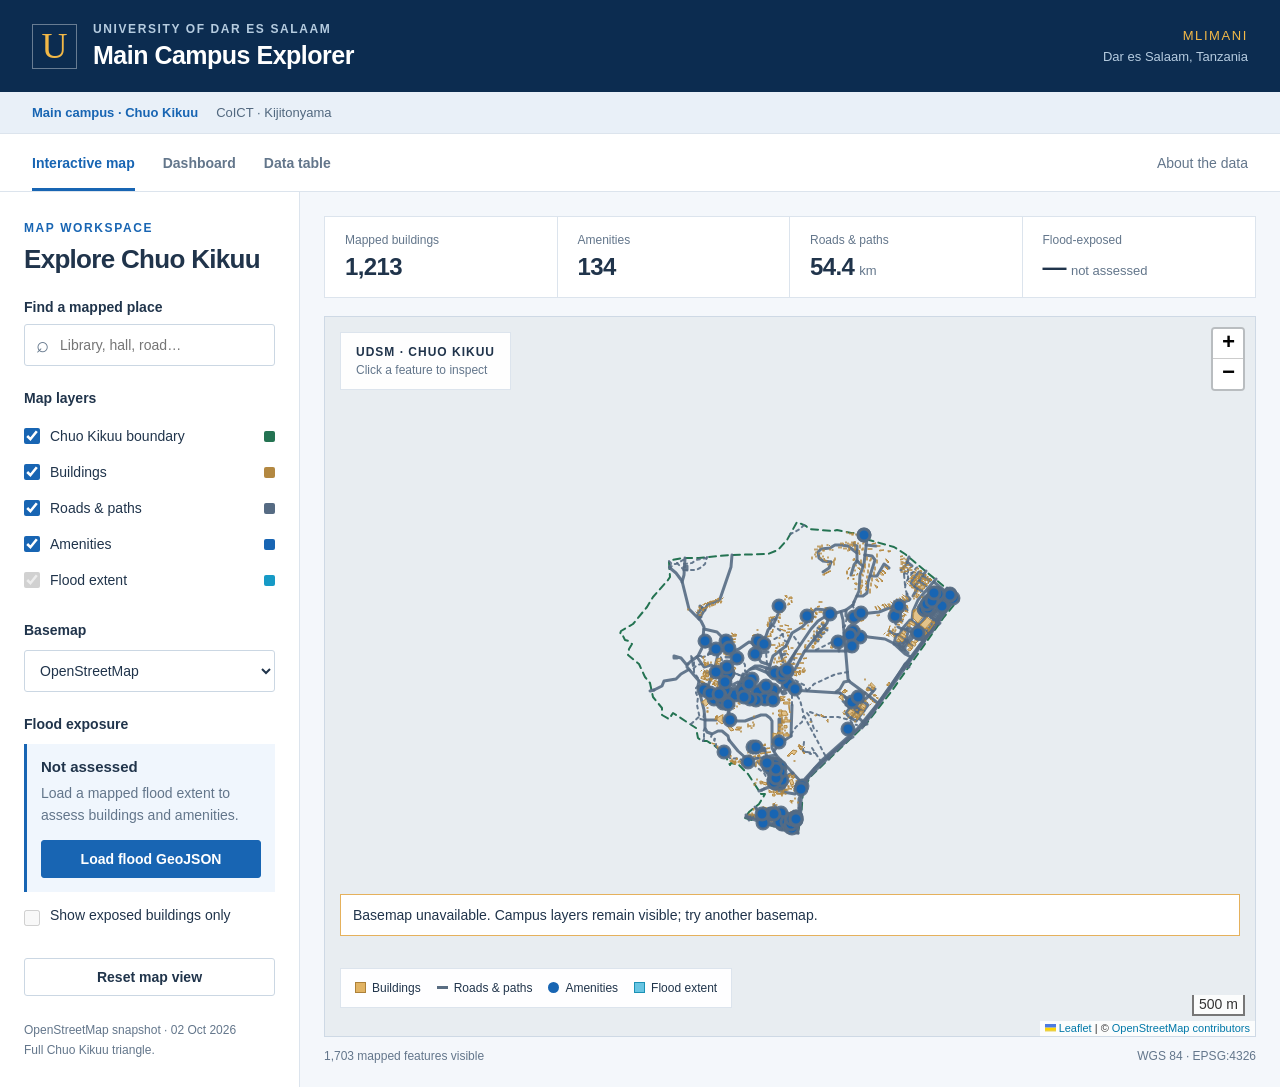
==== docs/index.html @ 193e0d1c "Add complete Main Campus and CoICT explorers with Pages-ready website and source data" ====
<!doctype html>
<html lang="en"><head><meta charset="UTF-8"><meta name="viewport" content="width=device-width,initial-scale=1"><title>UDSM Main Campus Explorer</title><meta name="description" content="Explore Mlimani campus buildings, roads and amenities, and assess exposure using a flood-extent GeoJSON layer."><link rel="icon" type="image/svg+xml" href="data:image/svg+xml,%3Csvg xmlns='http://www.w3.org/2000/svg' viewBox='0 0 32 32'%3E%3Crect width='32' height='32' rx='4' fill='%230c2c50'/%3E%3Cpath d='M5 11l11-6 11 6-11 6zM8 17v7h16v-7M16 17v7' fill='none' stroke='%23f2b847' stroke-width='2'/%3E%3C/svg%3E"><link rel="stylesheet" href="vendor/leaflet.css"><link rel="stylesheet" href="styles.css"></head>
<body><header class="masthead"><div class="brandmark" aria-hidden="true">U</div><div><div class="eyebrow">UNIVERSITY OF DAR ES SALAAM</div><h1>Main Campus Explorer</h1></div><div class="location">MLIMANI <span>Dar es Salaam, Tanzania</span></div></header>
<nav class="campus-nav" aria-label="Choose campus"><a class="active" aria-current="page" href="./">Main campus · Chuo Kikuu</a><a href="coict/">CoICT · Kijitonyama</a></nav>
<nav class="tabs" aria-label="Explorer views"><button class="active" data-view="map" aria-current="page">Interactive map</button><button data-view="dashboard">Dashboard</button><button data-view="table">Data table</button><button class="about-link" id="aboutBtn">About the data</button></nav>
<div id="loadState" role="status" class="loading">Loading campus map and infrastructure…</div>
<main id="app" hidden><section class="view active" id="view-map"><aside class="sidebar"><div class="sidebar-title"><span class="eyebrow">MAP WORKSPACE</span><h2>Explore Chuo Kikuu</h2></div><label for="search" class="field-label">Find a mapped place</label><div class="searchbox"><span aria-hidden="true">⌕</span><input id="search" placeholder="Library, hall, road…" type="search"></div><div class="section-label">Map layers</div><div id="layerControls"></div><div class="section-label">Basemap</div><select id="basemap" aria-label="Basemap"><option value="street">OpenStreetMap</option><option value="light">Light map · CARTO</option><option value="satellite">Satellite · Esri</option></select><div class="section-label">Flood exposure</div><div class="flood-info"><strong id="floodLabel">Not assessed</strong><p id="floodDescription">Load a mapped flood extent to assess buildings and amenities.</p><label class="button primary file-button" for="floodFile">Load flood GeoJSON<input id="floodFile" type="file" accept=".geojson,.json,application/geo+json,application/json"></label><button id="clearFlood" class="textbutton" hidden>Remove flood layer</button></div><label class="checkrow exposure-only"><input type="checkbox" id="exposedOnly" disabled><span>Show exposed buildings only</span></label><p id="analysisStatus" role="status" class="notice"></p><button id="reset" class="button full">Reset map view</button><div class="source-note">OpenStreetMap snapshot · 02 Oct 2026<br>Full Chuo Kikuu triangle.</div></aside><div class="map-workspace"><div class="map-summary" id="mapSummary"></div><div class="map-frame"><div id="map" role="region" aria-label="Interactive map of UDSM Main Campus"></div><div class="map-caption">UDSM · CHUO KIKUU <span>Click a feature to inspect</span></div><div class="legend" aria-label="Map legend"><span><i class="legend-building"></i>Buildings</span><span><i class="legend-road"></i>Roads & paths</span><span><i class="legend-amenity"></i>Amenities</span><span><i class="legend-flood"></i>Flood extent</span></div><div id="tileWarning" class="tile-warning" hidden>Basemap unavailable. Campus layers remain visible; try another basemap.</div></div><div class="map-foot"><span id="visibleCount"></span><span>WGS 84 · EPSG:4326</span></div></div></section>
<section class="view page" id="view-dashboard"><div class="page-heading"><div class="eyebrow">CAMPUS OVERVIEW</div><h2>Infrastructure & exposure</h2><p>Mapped features across the full Chuo Kikuu triangle.</p></div><div id="metrics" class="metrics"></div><div class="dashboard-grid"><article class="panel"><div class="panel-header"><h3>Buildings by recorded type</h3><span>Footprints</span></div><div id="buildingChart"></div></article><article class="panel"><div class="panel-header"><h3>Amenities by category</h3><span>Mapped features</span></div><div id="amenityChart"></div></article><article class="panel"><div class="panel-header"><h3>Road & path network</h3><span>Length in km</span></div><div id="roadChart"></div></article><article class="panel exposure-panel"><div class="panel-header"><h3>Flood exposure</h3><span id="floodTag">No layer loaded</span></div><div id="floodPanel"></div></article></div><div class="dashboard-note">A missing map feature does not mean a facility does not exist. Exposure is geometric overlap with the supplied flood polygon; it does not describe flood depth, damage or building safety.</div></section>
<section class="view page" id="view-table"><div class="page-heading"><div class="eyebrow">CAMPUS RECORDS</div><h2>Infrastructure data</h2><p>Inspect mapped records and export the current selection.</p></div><div class="table-tools"><label>Feature layer<select id="tableLayer"><option value="amenities">Amenities</option><option value="buildings">Buildings</option><option value="roads">Roads & paths</option></select></label><label class="table-search">Search records<input id="tableSearch" type="search" placeholder="Search name, type or OSM ID"></label><button id="export" class="button primary">Download CSV</button></div><div class="table-wrap"><table><thead><tr><th scope="col"><button data-sort="name">Name ↕</button></th><th scope="col"><button data-sort="category">Type ↕</button></th><th scope="col">OSM ID</th><th scope="col">Flood exposure</th><th scope="col">Map</th></tr></thead><tbody id="records"></tbody></table></div><div class="pagination"><span id="tableCount"></span><div><button id="prev" class="button">Previous</button><span id="pageNumber"></span><button id="next" class="button">Next</button></div></div></section></main>
<dialog id="about"><div class="dialog-heading"><h2>About the data</h2><button id="closeAbout" aria-label="Close data information">×</button></div><p>An independent campus explorer inspired by the Tabata Flood & Infrastructure Explorer. This is not an official UDSM service.</p><h3>Campus infrastructure</h3><p>OpenStreetMap snapshot retrieved on 2 October 2026. Features are selected within the full Chuo Kikuu triangle in OpenStreetMap (relation 5608085). Chuo Kikuu is mapped as an administrative subward; this study extent is not a surveyed university ownership boundary. Roads are clipped to this boundary; buildings are selected by a point inside each footprint.</p><p>Counts represent mapped OSM objects. Missing features, unnamed buildings and duplicated facility records are possible. “Unspecified” means the source records a building without a specific type.</p><h3>Flood analysis</h3><p>No flood hazard dataset is bundled. Load a WGS 84 (EPSG:4326) GeoJSON Polygon or MultiPolygon, Feature or FeatureCollection exported from QGIS. Maximum file size: 5 MB. Mixed geometry collections are not accepted.</p><p>A building is exposed if any part of its footprint intersects a supplied flood polygon. An amenity is exposed if its mapped point is within or on a flood polygon. Analysis runs locally in your browser; files are not uploaded. Results are not a flood forecast or a safety assessment.</p><div class="source-links"><a href="https://www.openstreetmap.org/relation/5608085" target="_blank" rel="noopener">OSM Chuo Kikuu boundary</a><a href="https://udsm.ac.tz/undergraduate/student-life-campus-life" target="_blank" rel="noopener">UDSM campus information</a><a href="https://www.openstreetmap.org/copyright" target="_blank" rel="noopener">© OpenStreetMap contributors · ODbL</a></div></dialog>
<script src="vendor/leaflet.js"></script><script src="vendor/turf.min.js"></script><script src="analysis.js"></script><script src="config.js"></script><script src="app.js"></script></body></html>
---- docs/vendor/leaflet.css ----
/* required styles */

.leaflet-pane,
.leaflet-tile,
.leaflet-marker-icon,
.leaflet-marker-shadow,
.leaflet-tile-container,
.leaflet-pane > svg,
.leaflet-pane > canvas,
.leaflet-zoom-box,
.leaflet-image-layer,
.leaflet-layer {
	position: absolute;
	left: 0;
	top: 0;
	}
.leaflet-container {
	overflow: hidden;
	}
.leaflet-tile,
.leaflet-marker-icon,
.leaflet-marker-shadow {
	-webkit-user-select: none;
	   -moz-user-select: none;
	        user-select: none;
	  -webkit-user-drag: none;
	}
/* Prevents IE11 from highlighting tiles in blue */
.leaflet-tile::selection {
	background: transparent;
}
/* Safari renders non-retina tile on retina better with this, but Chrome is worse */
.leaflet-safari .leaflet-tile {
	image-rendering: -webkit-optimize-contrast;
	}
/* hack that prevents hw layers "stretching" when loading new tiles */
.leaflet-safari .leaflet-tile-container {
	width: 1600px;
	height: 1600px;
	-webkit-transform-origin: 0 0;
	}
.leaflet-marker-icon,
.leaflet-marker-shadow {
	display: block;
	}
/* .leaflet-container svg: reset svg max-width decleration shipped in Joomla! (joomla.org) 3.x */
/* .leaflet-container img: map is broken in FF if you have max-width: 100% on tiles */
.leaflet-container .leaflet-overlay-pane svg {
	max-width: none !important;
	max-height: none !important;
	}
.leaflet-container .leaflet-marker-pane img,
.leaflet-container .leaflet-shadow-pane img,
.leaflet-container .leaflet-tile-pane img,
.leaflet-container img.leaflet-image-layer,
.leaflet-container .leaflet-tile {
	max-width: none !important;
	max-height: none !important;
	width: auto;
	padding: 0;
	}

.leaflet-container img.leaflet-tile {
	/* See: https://bugs.chromium.org/p/chromium/issues/detail?id=600120 */
	mix-blend-mode: plus-lighter;
}

.leaflet-container.leaflet-touch-zoom {
	-ms-touch-action: pan-x pan-y;
	touch-action: pan-x pan-y;
	}
.leaflet-container.leaflet-touch-drag {
	-ms-touch-action: pinch-zoom;
	/* Fallback for FF which doesn't support pinch-zoom */
	touch-action: none;
	touch-action: pinch-zoom;
}
.leaflet-container.leaflet-touch-drag.leaflet-touch-zoom {
	-ms-touch-action: none;
	touch-action: none;
}
.leaflet-container {
	-webkit-tap-highlight-color: transparent;
}
.leaflet-container a {
	-webkit-tap-highlight-color: rgba(51, 181, 229, 0.4);
}
.leaflet-tile {
	filter: inherit;
	visibility: hidden;
	}
.leaflet-tile-loaded {
	visibility: inherit;
	}
.leaflet-zoom-box {
	width: 0;
	height: 0;
	-moz-box-sizing: border-box;
	     box-sizing: border-box;
	z-index: 800;
	}
/* workaround for https://bugzilla.mozilla.org/show_bug.cgi?id=888319 */
.leaflet-overlay-pane svg {
	-moz-user-select: none;
	}

.leaflet-pane         { z-index: 400; }

.leaflet-tile-pane    { z-index: 200; }
.leaflet-overlay-pane { z-index: 400; }
.leaflet-shadow-pane  { z-index: 500; }
.leaflet-marker-pane  { z-index: 600; }
.leaflet-tooltip-pane   { z-index: 650; }
.leaflet-popup-pane   { z-index: 700; }

.leaflet-map-pane canvas { z-index: 100; }
.leaflet-map-pane svg    { z-index: 200; }

.leaflet-vml-shape {
	width: 1px;
	height: 1px;
	}
.lvml {
	behavior: url(#default#VML);
	display: inline-block;
	position: absolute;
	}


/* control positioning */

.leaflet-control {
	position: relative;
	z-index: 800;
	pointer-events: visiblePainted; /* IE 9-10 doesn't have auto */
	pointer-events: auto;
	}
.leaflet-top,
.leaflet-bottom {
	position: absolute;
	z-index: 1000;
	pointer-events: none;
	}
.leaflet-top {
	top: 0;
	}
.leaflet-right {
	right: 0;
	}
.leaflet-bottom {
	bottom: 0;
	}
.leaflet-left {
	left: 0;
	}
.leaflet-control {
	float: left;
	clear: both;
	}
.leaflet-right .leaflet-control {
	float: right;
	}
.leaflet-top .leaflet-control {
	margin-top: 10px;
	}
.leaflet-bottom .leaflet-control {
	margin-bottom: 10px;
	}
.leaflet-left .leaflet-control {
	margin-left: 10px;
	}
.leaflet-right .leaflet-control {
	margin-right: 10px;
	}


/* zoom and fade animations */

.leaflet-fade-anim .leaflet-popup {
	opacity: 0;
	-webkit-transition: opacity 0.2s linear;
	   -moz-transition: opacity 0.2s linear;
	        transition: opacity 0.2s linear;
	}
.leaflet-fade-anim .leaflet-map-pane .leaflet-popup {
	opacity: 1;
	}
.leaflet-zoom-animated {
	-webkit-transform-origin: 0 0;
	    -ms-transform-origin: 0 0;
	        transform-origin: 0 0;
	}
svg.leaflet-zoom-animated {
	will-change: transform;
}

.leaflet-zoom-anim .leaflet-zoom-animated {
	-webkit-transition: -webkit-transform 0.25s cubic-bezier(0,0,0.25,1);
	   -moz-transition:    -moz-transform 0.25s cubic-bezier(0,0,0.25,1);
	        transition:         transform 0.25s cubic-bezier(0,0,0.25,1);
	}
.leaflet-zoom-anim .leaflet-tile,
.leaflet-pan-anim .leaflet-tile {
	-webkit-transition: none;
	   -moz-transition: none;
	        transition: none;
	}

.leaflet-zoom-anim .leaflet-zoom-hide {
	visibility: hidden;
	}


/* cursors */

.leaflet-interactive {
	cursor: pointer;
	}
.leaflet-grab {
	cursor: -webkit-grab;
	cursor:    -moz-grab;
	cursor:         grab;
	}
.leaflet-crosshair,
.leaflet-crosshair .leaflet-interactive {
	cursor: crosshair;
	}
.leaflet-popup-pane,
.leaflet-control {
	cursor: auto;
	}
.leaflet-dragging .leaflet-grab,
.leaflet-dragging .leaflet-grab .leaflet-interactive,
.leaflet-dragging .leaflet-marker-draggable {
	cursor: move;
	cursor: -webkit-grabbing;
	cursor:    -moz-grabbing;
	cursor:         grabbing;
	}

/* marker & overlays interactivity */
.leaflet-marker-icon,
.leaflet-marker-shadow,
.leaflet-image-layer,
.leaflet-pane > svg path,
.leaflet-tile-container {
	pointer-events: none;
	}

.leaflet-marker-icon.leaflet-interactive,
.leaflet-image-layer.leaflet-interactive,
.leaflet-pane > svg path.leaflet-interactive,
svg.leaflet-image-layer.leaflet-interactive path {
	pointer-events: visiblePainted; /* IE 9-10 doesn't have auto */
	pointer-events: auto;
	}

/* visual tweaks */

.leaflet-container {
	background: #ddd;
	outline-offset: 1px;
	}
.leaflet-container a {
	color: #0078A8;
	}
.leaflet-zoom-box {
	border: 2px dotted #38f;
	background: rgba(255,255,255,0.5);
	}


/* general typography */
.leaflet-container {
	font-family: "Helvetica Neue", Arial, Helvetica, sans-serif;
	font-size: 12px;
	font-size: 0.75rem;
	line-height: 1.5;
	}


/* general toolbar styles */

.leaflet-bar {
	box-shadow: 0 1px 5px rgba(0,0,0,0.65);
	border-radius: 4px;
	}
.leaflet-bar a {
	background-color: #fff;
	border-bottom: 1px solid #ccc;
	width: 26px;
	height: 26px;
	line-height: 26px;
	display: block;
	text-align: center;
	text-decoration: none;
	color: black;
	}
.leaflet-bar a,
.leaflet-control-layers-toggle {
	background-position: 50% 50%;
	background-repeat: no-repeat;
	display: block;
	}
.leaflet-bar a:hover,
.leaflet-bar a:focus {
	background-color: #f4f4f4;
	}
.leaflet-bar a:first-child {
	border-top-left-radius: 4px;
	border-top-right-radius: 4px;
	}
.leaflet-bar a:last-child {
	border-bottom-left-radius: 4px;
	border-bottom-right-radius: 4px;
	border-bottom: none;
	}
.leaflet-bar a.leaflet-disabled {
	cursor: default;
	background-color: #f4f4f4;
	color: #bbb;
	}

.leaflet-touch .leaflet-bar a {
	width: 30px;
	height: 30px;
	line-height: 30px;
	}
.leaflet-touch .leaflet-bar a:first-child {
	border-top-left-radius: 2px;
	border-top-right-radius: 2px;
	}
.leaflet-touch .leaflet-bar a:last-child {
	border-bottom-left-radius: 2px;
	border-bottom-right-radius: 2px;
	}

/* zoom control */

.leaflet-control-zoom-in,
.leaflet-control-zoom-out {
	font: bold 18px 'Lucida Console', Monaco, monospace;
	text-indent: 1px;
	}

.leaflet-touch .leaflet-control-zoom-in, .leaflet-touch .leaflet-control-zoom-out  {
	font-size: 22px;
	}


/* layers control */

.leaflet-control-layers {
	box-shadow: 0 1px 5px rgba(0,0,0,0.4);
	background: #fff;
	border-radius: 5px;
	}
.leaflet-control-layers-toggle {
	background-image: url(images/layers.png);
	width: 36px;
	height: 36px;
	}
.leaflet-retina .leaflet-control-layers-toggle {
	background-image: url(images/layers-2x.png);
	background-size: 26px 26px;
	}
.leaflet-touch .leaflet-control-layers-toggle {
	width: 44px;
	height: 44px;
	}
.leaflet-control-layers .leaflet-control-layers-list,
.leaflet-control-layers-expanded .leaflet-control-layers-toggle {
	display: none;
	}
.leaflet-control-layers-expanded .leaflet-control-layers-list {
	display: block;
	position: relative;
	}
.leaflet-control-layers-expanded {
	padding: 6px 10px 6px 6px;
	color: #333;
	background: #fff;
	}
.leaflet-control-layers-scrollbar {
	overflow-y: scroll;
	overflow-x: hidden;
	padding-right: 5px;
	}
.leaflet-control-layers-selector {
	margin-top: 2px;
	position: relative;
	top: 1px;
	}
.leaflet-control-layers label {
	display: block;
	font-size: 13px;
	font-size: 1.08333em;
	}
.leaflet-control-layers-separator {
	height: 0;
	border-top: 1px solid #ddd;
	margin: 5px -10px 5px -6px;
	}

/* Default icon URLs */
.leaflet-default-icon-path { /* used only in path-guessing heuristic, see L.Icon.Default */
	background-image: url(images/marker-icon.png);
	}


/* attribution and scale controls */

.leaflet-container .leaflet-control-attribution {
	background: #fff;
	background: rgba(255, 255, 255, 0.8);
	margin: 0;
	}
.leaflet-control-attribution,
.leaflet-control-scale-line {
	padding: 0 5px;
	color: #333;
	line-height: 1.4;
	}
.leaflet-control-attribution a {
	text-decoration: none;
	}
.leaflet-control-attribution a:hover,
.leaflet-control-attribution a:focus {
	text-decoration: underline;
	}
.leaflet-attribution-flag {
	display: inline !important;
	vertical-align: baseline !important;
	width: 1em;
	height: 0.6669em;
	}
.leaflet-left .leaflet-control-scale {
	margin-left: 5px;
	}
.leaflet-bottom .leaflet-control-scale {
	margin-bottom: 5px;
	}
.leaflet-control-scale-line {
	border: 2px solid #777;
	border-top: none;
	line-height: 1.1;
	padding: 2px 5px 1px;
	white-space: nowrap;
	-moz-box-sizing: border-box;
	     box-sizing: border-box;
	background: rgba(255, 255, 255, 0.8);
	text-shadow: 1px 1px #fff;
	}
.leaflet-control-scale-line:not(:first-child) {
	border-top: 2px solid #777;
	border-bottom: none;
	margin-top: -2px;
	}
.leaflet-control-scale-line:not(:first-child):not(:last-child) {
	border-bottom: 2px solid #777;
	}

.leaflet-touch .leaflet-control-attribution,
.leaflet-touch .leaflet-control-layers,
.leaflet-touch .leaflet-bar {
	box-shadow: none;
	}
.leaflet-touch .leaflet-control-layers,
.leaflet-touch .leaflet-bar {
	border: 2px solid rgba(0,0,0,0.2);
	background-clip: padding-box;
	}


/* popup */

.leaflet-popup {
	position: absolute;
	text-align: center;
	margin-bottom: 20px;
	}
.leaflet-popup-content-wrapper {
	padding: 1px;
	text-align: left;
	border-radius: 12px;
	}
.leaflet-popup-content {
	margin: 13px 24px 13px 20px;
	line-height: 1.3;
	font-size: 13px;
	font-size: 1.08333em;
	min-height: 1px;
	}
.leaflet-popup-content p {
	margin: 17px 0;
	margin: 1.3em 0;
	}
.leaflet-popup-tip-container {
	width: 40px;
	height: 20px;
	position: absolute;
	left: 50%;
	margin-top: -1px;
	margin-left: -20px;
	overflow: hidden;
	pointer-events: none;
	}
.leaflet-popup-tip {
	width: 17px;
	height: 17px;
	padding: 1px;

	margin: -10px auto 0;
	pointer-events: auto;

	-webkit-transform: rotate(45deg);
	   -moz-transform: rotate(45deg);
	    -ms-transform: rotate(45deg);
	        transform: rotate(45deg);
	}
.leaflet-popup-content-wrapper,
.leaflet-popup-tip {
	background: white;
	color: #333;
	box-shadow: 0 3px 14px rgba(0,0,0,0.4);
	}
.leaflet-container a.leaflet-popup-close-button {
	position: absolute;
	top: 0;
	right: 0;
	border: none;
	text-align: center;
	width: 24px;
	height: 24px;
	font: 16px/24px Tahoma, Verdana, sans-serif;
	color: #757575;
	text-decoration: none;
	background: transparent;
	}
.leaflet-container a.leaflet-popup-close-button:hover,
.leaflet-container a.leaflet-popup-close-button:focus {
	color: #585858;
	}
.leaflet-popup-scrolled {
	overflow: auto;
	}

.leaflet-oldie .leaflet-popup-content-wrapper {
	-ms-zoom: 1;
	}
.leaflet-oldie .leaflet-popup-tip {
	width: 24px;
	margin: 0 auto;

	-ms-filter: "progid:DXImageTransform.Microsoft.Matrix(M11=0.70710678, M12=0.70710678, M21=-0.70710678, M22=0.70710678)";
	filter: progid:DXImageTransform.Microsoft.Matrix(M11=0.70710678, M12=0.70710678, M21=-0.70710678, M22=0.70710678);
	}

.leaflet-oldie .leaflet-control-zoom,
.leaflet-oldie .leaflet-control-layers,
.leaflet-oldie .leaflet-popup-content-wrapper,
.leaflet-oldie .leaflet-popup-tip {
	border: 1px solid #999;
	}


/* div icon */

.leaflet-div-icon {
	background: #fff;
	border: 1px solid #666;
	}


/* Tooltip */
/* Base styles for the element that has a tooltip */
.leaflet-tooltip {
	position: absolute;
	padding: 6px;
	background-color: #fff;
	border: 1px solid #fff;
	border-radius: 3px;
	color: #222;
	white-space: nowrap;
	-webkit-user-select: none;
	-moz-user-select: none;
	-ms-user-select: none;
	user-select: none;
	pointer-events: none;
	box-shadow: 0 1px 3px rgba(0,0,0,0.4);
	}
.leaflet-tooltip.leaflet-interactive {
	cursor: pointer;
	pointer-events: auto;
	}
.leaflet-tooltip-top:before,
.leaflet-tooltip-bottom:before,
.leaflet-tooltip-left:before,
.leaflet-tooltip-right:before {
	position: absolute;
	pointer-events: none;
	border: 6px solid transparent;
	background: transparent;
	content: "";
	}

/* Directions */

.leaflet-tooltip-bottom {
	margin-top: 6px;
}
.leaflet-tooltip-top {
	margin-top: -6px;
}
.leaflet-tooltip-bottom:before,
.leaflet-tooltip-top:before {
	left: 50%;
	margin-left: -6px;
	}
.leaflet-tooltip-top:before {
	bottom: 0;
	margin-bottom: -12px;
	border-top-color: #fff;
	}
.leaflet-tooltip-bottom:before {
	top: 0;
	margin-top: -12px;
	margin-left: -6px;
	border-bottom-color: #fff;
	}
.leaflet-tooltip-left {
	margin-left: -6px;
}
.leaflet-tooltip-right {
	margin-left: 6px;
}
.leaflet-tooltip-left:before,
.leaflet-tooltip-right:before {
	top: 50%;
	margin-top: -6px;
	}
.leaflet-tooltip-left:before {
	right: 0;
	margin-right: -12px;
	border-left-color: #fff;
	}
.leaflet-tooltip-right:before {
	left: 0;
	margin-left: -12px;
	border-right-color: #fff;
	}

/* Printing */

@media print {
	/* Prevent printers from removing background-images of controls. */
	.leaflet-control {
		-webkit-print-color-adjust: exact;
		print-color-adjust: exact;
		}
	}
---- docs/styles.css ----
:root{--navy:#0c2c50;--blue:#1865b3;--gold:#f2b847;--ink:#20344b;--muted:#63768b;--line:#dce4ed;--bg:#f4f7fb}*{box-sizing:border-box}body{margin:0;font-family:Inter,Arial,sans-serif;color:var(--ink);font-size:16px;background:var(--bg)}button,input,select{font:inherit}button,a,input,select,label.file-button{-webkit-tap-highlight-color:transparent}button{cursor:pointer}button:focus-visible,a:focus-visible,input:focus-visible,select:focus-visible{outline:3px solid var(--gold);outline-offset:3px}button:disabled{cursor:default;opacity:.45}[hidden]{display:none!important}.masthead{height:92px;background:var(--navy);color:white;display:flex;align-items:center;padding:0 32px;gap:16px}.brandmark{width:45px;height:45px;border:1px solid #ffffff60;color:var(--gold);font-family:Georgia,serif;font-size:36px;display:grid;place-items:center}.eyebrow{font-size:12px;font-weight:700;letter-spacing:1.6px}header .eyebrow{color:#b6cce0}h1{font-size:25px;font-weight:600;letter-spacing:-.5px;margin:5px 0 0}.location{margin-left:auto;font-size:13px;color:var(--gold);letter-spacing:1.6px;text-align:right}.location span{display:block;color:#b6cce0;font-size:13px;letter-spacing:0;margin-top:6px}.tabs{display:flex;background:white;border-bottom:1px solid var(--line);padding:0 32px;gap:28px;min-height:58px}.tabs button{background:none;border:0;border-bottom:3px solid transparent;padding:17px 0 14px;font-size:14px;font-weight:600;color:var(--muted)}.tabs button.active{border-color:var(--blue);color:var(--blue)}.tabs .about-link{margin-left:auto;font-weight:400}.loading{padding:90px;text-align:center;color:var(--muted)}.view{display:none}.view.active{display:block}#view-map.active{display:grid;grid-template-columns:300px 1fr;min-height:calc(100dvh - 150px)}.sidebar{background:white;border-right:1px solid var(--line);padding:26px 24px;overflow:auto}.sidebar-title .eyebrow{color:var(--blue)}h2{font-size:26px;letter-spacing:-.7px;font-weight:600;margin:8px 0 24px}.field-label,.section-label{display:block;font-size:14px;font-weight:600}.section-label{margin:24px 0 12px}.searchbox{position:relative;margin-top:9px}.searchbox span{position:absolute;left:12px;top:8px;font-size:22px;color:var(--muted)}input,select{min-height:42px;border:1px solid #cbd7e3;border-radius:3px;background:white;color:var(--ink);padding:9px 11px;font-size:14px;max-width:100%}input[type=search]{width:100%}.searchbox input{padding-left:35px}select{width:100%}.checkrow{display:flex;align-items:center;gap:10px;font-size:14px;min-height:36px}.checkrow input{width:16px;height:16px;min-height:0;accent-color:var(--blue);margin:0}.checkrow .swatch{width:11px;height:11px;margin-left:auto;border-radius:2px}.flood-info{background:#f0f6fd;padding:14px;border-left:3px solid var(--blue)}.flood-info strong{font-size:15px}.flood-info p{font-size:14px;line-height:1.55;margin:7px 0 14px;color:var(--muted)}.button{display:inline-flex;align-items:center;justify-content:center;min-height:38px;padding:9px 14px;border:1px solid #cbd7e3;background:white;border-radius:3px;font-size:14px;font-weight:600;color:var(--ink)}.primary{background:var(--blue);border-color:var(--blue);color:white}.full{width:100%}.file-button{position:relative;cursor:pointer;width:100%}.file-button input{position:absolute;opacity:0;inset:0;width:100%;cursor:pointer}.textbutton{background:none;border:0;color:var(--blue);font-size:13px;padding:10px 0 0}.exposure-only{align-items:flex-start;margin:15px 0}.exposure-only input{margin-top:3px}.notice{font-size:13px;line-height:1.5;color:#9a3929;margin:8px 0}.source-note{font-size:12px;color:var(--muted);line-height:1.65;margin-top:25px}.map-workspace{padding:24px;min-width:0;display:flex;flex-direction:column}.map-summary{display:grid;grid-template-columns:repeat(4,1fr);background:white;border:1px solid var(--line);margin-bottom:18px}.mini-metric{padding:16px 20px;border-right:1px solid var(--line)}.mini-metric:last-child{border:0}.mini-metric span{display:block;font-size:12px;color:var(--muted);margin-bottom:6px}.mini-metric strong{font-size:24px;letter-spacing:-.6px;font-weight:600}.mini-metric small{font-size:13px;color:var(--muted);margin-left:5px}.map-frame{position:relative;flex:1;border:1px solid #ced9e5;min-height:490px}#map{height:100%;min-height:490px;position:absolute;inset:0;background:#e8edf1}.map-caption{position:absolute;left:15px;top:15px;z-index:500;background:#ffffffee;padding:12px 15px;font-size:12px;letter-spacing:1px;font-weight:700;border:1px solid var(--line);pointer-events:none}.map-caption span{display:block;font-size:12px;letter-spacing:0;font-weight:400;color:var(--muted);margin-top:4px}.legend{position:absolute;bottom:28px;left:15px;z-index:500;background:#fffffff2;padding:12px 14px;font-size:12px;border:1px solid var(--line);display:flex;gap:16px;flex-wrap:wrap;pointer-events:none}.legend span{display:flex;align-items:center;gap:6px}.legend i{width:11px;height:11px;display:inline-block}.legend-building{background:#e1b363;border:1px solid #ad8139}.legend-road{background:#596d82;height:3px!important}.legend-amenity{background:#1865b3;border-radius:50%}.legend-flood{background:#67c4e2;border:1px solid #1b91b5}.map-foot{font-size:12px;color:var(--muted);display:flex;justify-content:space-between;padding-top:12px;gap:8px}.leaflet-container{font:14px Arial,sans-serif}.leaflet-popup-content{line-height:1.6;min-width:180px}.leaflet-popup-content h3{margin:0 0 6px;font-size:16px}.leaflet-popup-content p{margin:4px 0}.leaflet-control-attribution{font-size:11px}.tile-warning{position:absolute;bottom:100px;left:15px;right:15px;background:white;padding:12px;z-index:500;font-size:14px;border:1px solid #e5b15c}.page{max-width:1500px;margin:auto;padding:34px 40px}.page-heading .eyebrow{color:var(--blue)}.page-heading h2{font-size:30px;margin:8px 0}.page-heading p{color:var(--muted);font-size:14px;margin:0 0 25px;line-height:1.5}.metrics{display:grid;grid-template-columns:repeat(4,1fr);gap:18px;margin-bottom:24px}.metric{background:white;border:1px solid var(--line);padding:22px}.metric span{font-size:14px;color:var(--muted)}.metric strong{display:block;font-size:34px;font-weight:600;margin:12px 0 8px;letter-spacing:-1px}.metric small{font-size:12px;color:var(--muted)}.dashboard-grid{display:grid;grid-template-columns:1fr 1fr;gap:22px}.panel{background:white;border:1px solid var(--line);padding:24px;min-width:0}.panel-header{display:flex;align-items:flex-start;gap:10px;margin-bottom:24px;justify-content:space-between}.panel h3{font-size:17px;margin:0;font-weight:600}.panel-header span{font-size:12px;color:var(--muted);white-space:nowrap}.bar-row{display:grid;grid-template-columns:135px 1fr 45px;gap:12px;align-items:center;margin:14px 0;font-size:13px}.bar-name{overflow:hidden;text-overflow:ellipsis;white-space:nowrap}.bar-track{background:#edf2f8;height:12px}.bar-fill{background:var(--blue);height:100%;min-width:1px}.bar-value{text-align:right;font-variant-numeric:tabular-nums}.exposure-panel .empty-state{min-height:195px;display:flex;flex-direction:column;justify-content:center;align-items:flex-start}.empty-state strong{font-size:24px;font-weight:500}.empty-state p{font-size:14px;line-height:1.65;color:var(--muted);max-width:380px}.exposure-breakdown{display:grid;grid-template-columns:1fr 1fr;gap:16px}.exposure-breakdown strong{font-size:32px;font-weight:500;display:block;color:var(--blue)}.exposure-breakdown span{font-size:14px;color:var(--muted)}.dashboard-note{color:var(--muted);font-size:13px;line-height:1.6;border-top:1px solid var(--line);padding-top:18px;margin-top:24px}.table-tools{display:flex;gap:20px;align-items:flex-end;margin:24px 0}.table-tools label{font-size:14px;display:block}.table-tools select,.table-tools input{display:block;margin-top:8px;min-width:210px}.table-search{flex:1}.table-tools .button{min-height:42px}.table-wrap{background:white;overflow:auto;border:1px solid var(--line)}table{border-collapse:collapse;width:100%;font-size:14px}th,td{text-align:left;padding:15px 18px;border-bottom:1px solid var(--line)}th{background:#edf3f9;color:#476079;font-size:12px;white-space:nowrap}th button{border:0;background:none;padding:0;color:inherit;font:inherit}td:first-child{min-width:220px}td small{color:var(--muted)}td a{color:var(--blue)}.badge{font-size:12px;padding:4px 7px;background:#f0f4f8;color:#597087;white-space:nowrap}.badge.exposed{color:#a24228;background:#fff0e9}.pagination{display:flex;justify-content:space-between;align-items:center;margin-top:18px;font-size:13px;color:var(--muted);gap:16px}.pagination>div{display:flex;align-items:center;gap:14px}dialog{border:1px solid var(--line);border-radius:4px;max-width:640px;width:calc(100% - 32px);padding:28px;color:var(--ink);max-height:85dvh}dialog::backdrop{background:#0c2c5070}.dialog-heading{display:flex;align-items:center;justify-content:space-between}.dialog-heading h2{font-size:24px;margin:0}.dialog-heading button{background:none;border:0;font-size:28px;color:var(--muted)}dialog p{font-size:14px;line-height:1.7;color:var(--muted)}dialog h3{font-size:16px;margin:22px 0 8px}.source-links{display:flex;flex-direction:column;gap:12px;font-size:14px}.source-links a{color:var(--blue)}@media(min-width:1500px){#view-map.active{grid-template-columns:320px 1fr}.sidebar{padding:30px}.map-frame{min-height:590px}}@media(max-width:1000px){.map-summary{grid-template-columns:1fr 1fr}.mini-metric{border-bottom:1px solid var(--line)}.metrics{grid-template-columns:1fr 1fr}.bar-row{grid-template-columns:115px 1fr 40px}.panel-header{display:block}.panel-header span{display:block;margin-top:8px}.legend{max-width:85%;gap:8px 14px}}@media(max-width:720px){.masthead{padding:18px;height:auto;min-height:90px;gap:12px}.brandmark{width:36px;height:40px;font-size:29px}header .eyebrow{font-size:10px;letter-spacing:.8px}h1{font-size:22px}.location{display:none}.tabs{padding:0 18px;gap:20px;flex-wrap:wrap}.tabs button{font-size:13px}.tabs .about-link{margin-left:0;font-size:12px}.tabs button:nth-child(4){display:none}#view-map.active{display:flex;flex-direction:column}.sidebar{padding:20px;border-bottom:1px solid var(--line);display:grid;grid-template-columns:1fr 1fr;gap:12px 16px}.sidebar-title{grid-column:1/-1}.sidebar h2{margin:5px 0 2px}.sidebar .field-label{grid-column:1/-1}.searchbox{grid-column:1/-1;margin-top:0}.sidebar .section-label{grid-column:1/-1;margin:12px 0 0}#layerControls{grid-column:1/-1;display:grid;grid-template-columns:1fr 1fr;gap:0 20px}#basemap,.flood-info,.notice,.source-note{grid-column:1/-1}.source-note{margin:0}.exposure-only{margin:0;font-size:13px}.sidebar .full{align-self:start}.map-workspace{padding:16px}.mini-metric{padding:12px 14px}.mini-metric strong{font-size:23px}.map-frame{min-height:540px}.map-caption{left:10px;top:10px;padding:10px}.legend{left:10px;max-width:90%;gap:10px;font-size:11px}.page{padding:24px 18px}.metrics{gap:12px}.metric{padding:16px}.metric strong{font-size:28px}.dashboard-grid{grid-template-columns:1fr}.panel{padding:20px}.table-tools{flex-wrap:wrap;gap:14px}.table-tools label{width:100%}.table-tools select,.table-tools input{width:100%}.table-tools .button{width:100%}.pagination{flex-wrap:wrap}th,td{padding:12px}.map-foot{font-size:11px}.page-heading h2{font-size:27px}}@media(prefers-reduced-motion:no-preference){.tabs button,.button{transition:background .15s,color .15s}.button:hover{filter:brightness(.96)}}

.campus-nav{display:flex;align-items:center;gap:18px;min-height:42px;background:#e9f0f8;padding:0 32px;border-bottom:1px solid var(--line)}.campus-nav a{font-size:13px;color:#52687f;text-decoration:none;padding:10px 0}.campus-nav a.active{font-weight:700;color:var(--blue)}#view-map.active{min-height:calc(100dvh - 192px)}@media(max-width:720px){.campus-nav{padding:0 18px;gap:18px;flex-wrap:wrap}.campus-nav a{font-size:12px}}
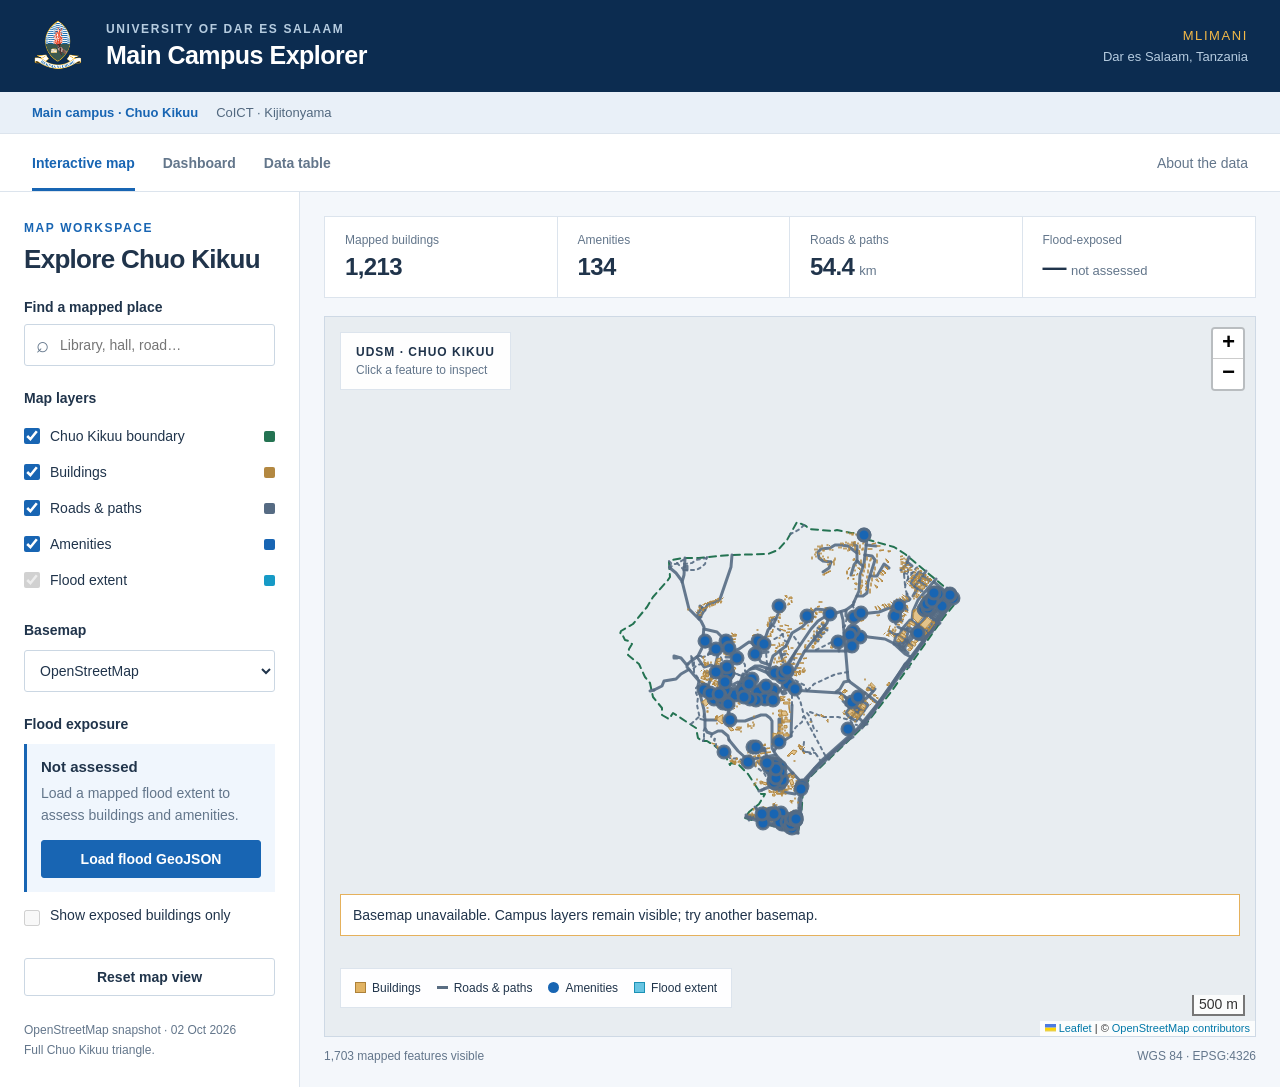
==== commit 7c2bc1af: "Use transparent UDSM crest in both campus headers and as favicon" ====
--- a/docs/index.html
+++ b/docs/index.html
@@ -1,6 +1,6 @@
 <!doctype html>
-<html lang="en"><head><meta charset="UTF-8"><meta name="viewport" content="width=device-width,initial-scale=1"><title>UDSM Main Campus Explorer</title><meta name="description" content="Explore Mlimani campus buildings, roads and amenities, and assess exposure using a flood-extent GeoJSON layer."><link rel="icon" type="image/svg+xml" href="data:image/svg+xml,%3Csvg xmlns='http://www.w3.org/2000/svg' viewBox='0 0 32 32'%3E%3Crect width='32' height='32' rx='4' fill='%230c2c50'/%3E%3Cpath d='M5 11l11-6 11 6-11 6zM8 17v7h16v-7M16 17v7' fill='none' stroke='%23f2b847' stroke-width='2'/%3E%3C/svg%3E"><link rel="stylesheet" href="vendor/leaflet.css"><link rel="stylesheet" href="styles.css"></head>
-<body><header class="masthead"><div class="brandmark" aria-hidden="true">U</div><div><div class="eyebrow">UNIVERSITY OF DAR ES SALAAM</div><h1>Main Campus Explorer</h1></div><div class="location">MLIMANI <span>Dar es Salaam, Tanzania</span></div></header>
+<html lang="en"><head><meta charset="UTF-8"><meta name="viewport" content="width=device-width,initial-scale=1"><title>UDSM Main Campus Explorer</title><meta name="description" content="Explore Mlimani campus buildings, roads and amenities, and assess exposure using a flood-extent GeoJSON layer."><link rel="icon" type="image/png" href="assets/udsm-logo.png"><link rel="stylesheet" href="vendor/leaflet.css"><link rel="stylesheet" href="styles.css"></head>
+<body><header class="masthead"><img class="brandmark" src="assets/udsm-logo.png" alt="University of Dar es Salaam crest" width="58" height="64"><div><div class="eyebrow">UNIVERSITY OF DAR ES SALAAM</div><h1>Main Campus Explorer</h1></div><div class="location">MLIMANI <span>Dar es Salaam, Tanzania</span></div></header>
 <nav class="campus-nav" aria-label="Choose campus"><a class="active" aria-current="page" href="./">Main campus · Chuo Kikuu</a><a href="coict/">CoICT · Kijitonyama</a></nav>
 <nav class="tabs" aria-label="Explorer views"><button class="active" data-view="map" aria-current="page">Interactive map</button><button data-view="dashboard">Dashboard</button><button data-view="table">Data table</button><button class="about-link" id="aboutBtn">About the data</button></nav>
 <div id="loadState" role="status" class="loading">Loading campus map and infrastructure…</div>
--- a/docs/styles.css
+++ b/docs/styles.css
@@ -1,3 +1,3 @@
-:root{--navy:#0c2c50;--blue:#1865b3;--gold:#f2b847;--ink:#20344b;--muted:#63768b;--line:#dce4ed;--bg:#f4f7fb}*{box-sizing:border-box}body{margin:0;font-family:Inter,Arial,sans-serif;color:var(--ink);font-size:16px;background:var(--bg)}button,input,select{font:inherit}button,a,input,select,label.file-button{-webkit-tap-highlight-color:transparent}button{cursor:pointer}button:focus-visible,a:focus-visible,input:focus-visible,select:focus-visible{outline:3px solid var(--gold);outline-offset:3px}button:disabled{cursor:default;opacity:.45}[hidden]{display:none!important}.masthead{height:92px;background:var(--navy);color:white;display:flex;align-items:center;padding:0 32px;gap:16px}.brandmark{width:45px;height:45px;border:1px solid #ffffff60;color:var(--gold);font-family:Georgia,serif;font-size:36px;display:grid;place-items:center}.eyebrow{font-size:12px;font-weight:700;letter-spacing:1.6px}header .eyebrow{color:#b6cce0}h1{font-size:25px;font-weight:600;letter-spacing:-.5px;margin:5px 0 0}.location{margin-left:auto;font-size:13px;color:var(--gold);letter-spacing:1.6px;text-align:right}.location span{display:block;color:#b6cce0;font-size:13px;letter-spacing:0;margin-top:6px}.tabs{display:flex;background:white;border-bottom:1px solid var(--line);padding:0 32px;gap:28px;min-height:58px}.tabs button{background:none;border:0;border-bottom:3px solid transparent;padding:17px 0 14px;font-size:14px;font-weight:600;color:var(--muted)}.tabs button.active{border-color:var(--blue);color:var(--blue)}.tabs .about-link{margin-left:auto;font-weight:400}.loading{padding:90px;text-align:center;color:var(--muted)}.view{display:none}.view.active{display:block}#view-map.active{display:grid;grid-template-columns:300px 1fr;min-height:calc(100dvh - 150px)}.sidebar{background:white;border-right:1px solid var(--line);padding:26px 24px;overflow:auto}.sidebar-title .eyebrow{color:var(--blue)}h2{font-size:26px;letter-spacing:-.7px;font-weight:600;margin:8px 0 24px}.field-label,.section-label{display:block;font-size:14px;font-weight:600}.section-label{margin:24px 0 12px}.searchbox{position:relative;margin-top:9px}.searchbox span{position:absolute;left:12px;top:8px;font-size:22px;color:var(--muted)}input,select{min-height:42px;border:1px solid #cbd7e3;border-radius:3px;background:white;color:var(--ink);padding:9px 11px;font-size:14px;max-width:100%}input[type=search]{width:100%}.searchbox input{padding-left:35px}select{width:100%}.checkrow{display:flex;align-items:center;gap:10px;font-size:14px;min-height:36px}.checkrow input{width:16px;height:16px;min-height:0;accent-color:var(--blue);margin:0}.checkrow .swatch{width:11px;height:11px;margin-left:auto;border-radius:2px}.flood-info{background:#f0f6fd;padding:14px;border-left:3px solid var(--blue)}.flood-info strong{font-size:15px}.flood-info p{font-size:14px;line-height:1.55;margin:7px 0 14px;color:var(--muted)}.button{display:inline-flex;align-items:center;justify-content:center;min-height:38px;padding:9px 14px;border:1px solid #cbd7e3;background:white;border-radius:3px;font-size:14px;font-weight:600;color:var(--ink)}.primary{background:var(--blue);border-color:var(--blue);color:white}.full{width:100%}.file-button{position:relative;cursor:pointer;width:100%}.file-button input{position:absolute;opacity:0;inset:0;width:100%;cursor:pointer}.textbutton{background:none;border:0;color:var(--blue);font-size:13px;padding:10px 0 0}.exposure-only{align-items:flex-start;margin:15px 0}.exposure-only input{margin-top:3px}.notice{font-size:13px;line-height:1.5;color:#9a3929;margin:8px 0}.source-note{font-size:12px;color:var(--muted);line-height:1.65;margin-top:25px}.map-workspace{padding:24px;min-width:0;display:flex;flex-direction:column}.map-summary{display:grid;grid-template-columns:repeat(4,1fr);background:white;border:1px solid var(--line);margin-bottom:18px}.mini-metric{padding:16px 20px;border-right:1px solid var(--line)}.mini-metric:last-child{border:0}.mini-metric span{display:block;font-size:12px;color:var(--muted);margin-bottom:6px}.mini-metric strong{font-size:24px;letter-spacing:-.6px;font-weight:600}.mini-metric small{font-size:13px;color:var(--muted);margin-left:5px}.map-frame{position:relative;flex:1;border:1px solid #ced9e5;min-height:490px}#map{height:100%;min-height:490px;position:absolute;inset:0;background:#e8edf1}.map-caption{position:absolute;left:15px;top:15px;z-index:500;background:#ffffffee;padding:12px 15px;font-size:12px;letter-spacing:1px;font-weight:700;border:1px solid var(--line);pointer-events:none}.map-caption span{display:block;font-size:12px;letter-spacing:0;font-weight:400;color:var(--muted);margin-top:4px}.legend{position:absolute;bottom:28px;left:15px;z-index:500;background:#fffffff2;padding:12px 14px;font-size:12px;border:1px solid var(--line);display:flex;gap:16px;flex-wrap:wrap;pointer-events:none}.legend span{display:flex;align-items:center;gap:6px}.legend i{width:11px;height:11px;display:inline-block}.legend-building{background:#e1b363;border:1px solid #ad8139}.legend-road{background:#596d82;height:3px!important}.legend-amenity{background:#1865b3;border-radius:50%}.legend-flood{background:#67c4e2;border:1px solid #1b91b5}.map-foot{font-size:12px;color:var(--muted);display:flex;justify-content:space-between;padding-top:12px;gap:8px}.leaflet-container{font:14px Arial,sans-serif}.leaflet-popup-content{line-height:1.6;min-width:180px}.leaflet-popup-content h3{margin:0 0 6px;font-size:16px}.leaflet-popup-content p{margin:4px 0}.leaflet-control-attribution{font-size:11px}.tile-warning{position:absolute;bottom:100px;left:15px;right:15px;background:white;padding:12px;z-index:500;font-size:14px;border:1px solid #e5b15c}.page{max-width:1500px;margin:auto;padding:34px 40px}.page-heading .eyebrow{color:var(--blue)}.page-heading h2{font-size:30px;margin:8px 0}.page-heading p{color:var(--muted);font-size:14px;margin:0 0 25px;line-height:1.5}.metrics{display:grid;grid-template-columns:repeat(4,1fr);gap:18px;margin-bottom:24px}.metric{background:white;border:1px solid var(--line);padding:22px}.metric span{font-size:14px;color:var(--muted)}.metric strong{display:block;font-size:34px;font-weight:600;margin:12px 0 8px;letter-spacing:-1px}.metric small{font-size:12px;color:var(--muted)}.dashboard-grid{display:grid;grid-template-columns:1fr 1fr;gap:22px}.panel{background:white;border:1px solid var(--line);padding:24px;min-width:0}.panel-header{display:flex;align-items:flex-start;gap:10px;margin-bottom:24px;justify-content:space-between}.panel h3{font-size:17px;margin:0;font-weight:600}.panel-header span{font-size:12px;color:var(--muted);white-space:nowrap}.bar-row{display:grid;grid-template-columns:135px 1fr 45px;gap:12px;align-items:center;margin:14px 0;font-size:13px}.bar-name{overflow:hidden;text-overflow:ellipsis;white-space:nowrap}.bar-track{background:#edf2f8;height:12px}.bar-fill{background:var(--blue);height:100%;min-width:1px}.bar-value{text-align:right;font-variant-numeric:tabular-nums}.exposure-panel .empty-state{min-height:195px;display:flex;flex-direction:column;justify-content:center;align-items:flex-start}.empty-state strong{font-size:24px;font-weight:500}.empty-state p{font-size:14px;line-height:1.65;color:var(--muted);max-width:380px}.exposure-breakdown{display:grid;grid-template-columns:1fr 1fr;gap:16px}.exposure-breakdown strong{font-size:32px;font-weight:500;display:block;color:var(--blue)}.exposure-breakdown span{font-size:14px;color:var(--muted)}.dashboard-note{color:var(--muted);font-size:13px;line-height:1.6;border-top:1px solid var(--line);padding-top:18px;margin-top:24px}.table-tools{display:flex;gap:20px;align-items:flex-end;margin:24px 0}.table-tools label{font-size:14px;display:block}.table-tools select,.table-tools input{display:block;margin-top:8px;min-width:210px}.table-search{flex:1}.table-tools .button{min-height:42px}.table-wrap{background:white;overflow:auto;border:1px solid var(--line)}table{border-collapse:collapse;width:100%;font-size:14px}th,td{text-align:left;padding:15px 18px;border-bottom:1px solid var(--line)}th{background:#edf3f9;color:#476079;font-size:12px;white-space:nowrap}th button{border:0;background:none;padding:0;color:inherit;font:inherit}td:first-child{min-width:220px}td small{color:var(--muted)}td a{color:var(--blue)}.badge{font-size:12px;padding:4px 7px;background:#f0f4f8;color:#597087;white-space:nowrap}.badge.exposed{color:#a24228;background:#fff0e9}.pagination{display:flex;justify-content:space-between;align-items:center;margin-top:18px;font-size:13px;color:var(--muted);gap:16px}.pagination>div{display:flex;align-items:center;gap:14px}dialog{border:1px solid var(--line);border-radius:4px;max-width:640px;width:calc(100% - 32px);padding:28px;color:var(--ink);max-height:85dvh}dialog::backdrop{background:#0c2c5070}.dialog-heading{display:flex;align-items:center;justify-content:space-between}.dialog-heading h2{font-size:24px;margin:0}.dialog-heading button{background:none;border:0;font-size:28px;color:var(--muted)}dialog p{font-size:14px;line-height:1.7;color:var(--muted)}dialog h3{font-size:16px;margin:22px 0 8px}.source-links{display:flex;flex-direction:column;gap:12px;font-size:14px}.source-links a{color:var(--blue)}@media(min-width:1500px){#view-map.active{grid-template-columns:320px 1fr}.sidebar{padding:30px}.map-frame{min-height:590px}}@media(max-width:1000px){.map-summary{grid-template-columns:1fr 1fr}.mini-metric{border-bottom:1px solid var(--line)}.metrics{grid-template-columns:1fr 1fr}.bar-row{grid-template-columns:115px 1fr 40px}.panel-header{display:block}.panel-header span{display:block;margin-top:8px}.legend{max-width:85%;gap:8px 14px}}@media(max-width:720px){.masthead{padding:18px;height:auto;min-height:90px;gap:12px}.brandmark{width:36px;height:40px;font-size:29px}header .eyebrow{font-size:10px;letter-spacing:.8px}h1{font-size:22px}.location{display:none}.tabs{padding:0 18px;gap:20px;flex-wrap:wrap}.tabs button{font-size:13px}.tabs .about-link{margin-left:0;font-size:12px}.tabs button:nth-child(4){display:none}#view-map.active{display:flex;flex-direction:column}.sidebar{padding:20px;border-bottom:1px solid var(--line);display:grid;grid-template-columns:1fr 1fr;gap:12px 16px}.sidebar-title{grid-column:1/-1}.sidebar h2{margin:5px 0 2px}.sidebar .field-label{grid-column:1/-1}.searchbox{grid-column:1/-1;margin-top:0}.sidebar .section-label{grid-column:1/-1;margin:12px 0 0}#layerControls{grid-column:1/-1;display:grid;grid-template-columns:1fr 1fr;gap:0 20px}#basemap,.flood-info,.notice,.source-note{grid-column:1/-1}.source-note{margin:0}.exposure-only{margin:0;font-size:13px}.sidebar .full{align-self:start}.map-workspace{padding:16px}.mini-metric{padding:12px 14px}.mini-metric strong{font-size:23px}.map-frame{min-height:540px}.map-caption{left:10px;top:10px;padding:10px}.legend{left:10px;max-width:90%;gap:10px;font-size:11px}.page{padding:24px 18px}.metrics{gap:12px}.metric{padding:16px}.metric strong{font-size:28px}.dashboard-grid{grid-template-columns:1fr}.panel{padding:20px}.table-tools{flex-wrap:wrap;gap:14px}.table-tools label{width:100%}.table-tools select,.table-tools input{width:100%}.table-tools .button{width:100%}.pagination{flex-wrap:wrap}th,td{padding:12px}.map-foot{font-size:11px}.page-heading h2{font-size:27px}}@media(prefers-reduced-motion:no-preference){.tabs button,.button{transition:background .15s,color .15s}.button:hover{filter:brightness(.96)}}
+:root{--navy:#0c2c50;--blue:#1865b3;--gold:#f2b847;--ink:#20344b;--muted:#63768b;--line:#dce4ed;--bg:#f4f7fb}*{box-sizing:border-box}body{margin:0;font-family:Inter,Arial,sans-serif;color:var(--ink);font-size:16px;background:var(--bg)}button,input,select{font:inherit}button,a,input,select,label.file-button{-webkit-tap-highlight-color:transparent}button{cursor:pointer}button:focus-visible,a:focus-visible,input:focus-visible,select:focus-visible{outline:3px solid var(--gold);outline-offset:3px}button:disabled{cursor:default;opacity:.45}[hidden]{display:none!important}.masthead{height:92px;background:var(--navy);color:white;display:flex;align-items:center;padding:0 32px;gap:16px}.brandmark{width:58px;height:64px;object-fit:contain;flex-shrink:0}.eyebrow{font-size:12px;font-weight:700;letter-spacing:1.6px}header .eyebrow{color:#b6cce0}h1{font-size:25px;font-weight:600;letter-spacing:-.5px;margin:5px 0 0}.location{margin-left:auto;font-size:13px;color:var(--gold);letter-spacing:1.6px;text-align:right}.location span{display:block;color:#b6cce0;font-size:13px;letter-spacing:0;margin-top:6px}.tabs{display:flex;background:white;border-bottom:1px solid var(--line);padding:0 32px;gap:28px;min-height:58px}.tabs button{background:none;border:0;border-bottom:3px solid transparent;padding:17px 0 14px;font-size:14px;font-weight:600;color:var(--muted)}.tabs button.active{border-color:var(--blue);color:var(--blue)}.tabs .about-link{margin-left:auto;font-weight:400}.loading{padding:90px;text-align:center;color:var(--muted)}.view{display:none}.view.active{display:block}#view-map.active{display:grid;grid-template-columns:300px 1fr;min-height:calc(100dvh - 150px)}.sidebar{background:white;border-right:1px solid var(--line);padding:26px 24px;overflow:auto}.sidebar-title .eyebrow{color:var(--blue)}h2{font-size:26px;letter-spacing:-.7px;font-weight:600;margin:8px 0 24px}.field-label,.section-label{display:block;font-size:14px;font-weight:600}.section-label{margin:24px 0 12px}.searchbox{position:relative;margin-top:9px}.searchbox span{position:absolute;left:12px;top:8px;font-size:22px;color:var(--muted)}input,select{min-height:42px;border:1px solid #cbd7e3;border-radius:3px;background:white;color:var(--ink);padding:9px 11px;font-size:14px;max-width:100%}input[type=search]{width:100%}.searchbox input{padding-left:35px}select{width:100%}.checkrow{display:flex;align-items:center;gap:10px;font-size:14px;min-height:36px}.checkrow input{width:16px;height:16px;min-height:0;accent-color:var(--blue);margin:0}.checkrow .swatch{width:11px;height:11px;margin-left:auto;border-radius:2px}.flood-info{background:#f0f6fd;padding:14px;border-left:3px solid var(--blue)}.flood-info strong{font-size:15px}.flood-info p{font-size:14px;line-height:1.55;margin:7px 0 14px;color:var(--muted)}.button{display:inline-flex;align-items:center;justify-content:center;min-height:38px;padding:9px 14px;border:1px solid #cbd7e3;background:white;border-radius:3px;font-size:14px;font-weight:600;color:var(--ink)}.primary{background:var(--blue);border-color:var(--blue);color:white}.full{width:100%}.file-button{position:relative;cursor:pointer;width:100%}.file-button input{position:absolute;opacity:0;inset:0;width:100%;cursor:pointer}.textbutton{background:none;border:0;color:var(--blue);font-size:13px;padding:10px 0 0}.exposure-only{align-items:flex-start;margin:15px 0}.exposure-only input{margin-top:3px}.notice{font-size:13px;line-height:1.5;color:#9a3929;margin:8px 0}.source-note{font-size:12px;color:var(--muted);line-height:1.65;margin-top:25px}.map-workspace{padding:24px;min-width:0;display:flex;flex-direction:column}.map-summary{display:grid;grid-template-columns:repeat(4,1fr);background:white;border:1px solid var(--line);margin-bottom:18px}.mini-metric{padding:16px 20px;border-right:1px solid var(--line)}.mini-metric:last-child{border:0}.mini-metric span{display:block;font-size:12px;color:var(--muted);margin-bottom:6px}.mini-metric strong{font-size:24px;letter-spacing:-.6px;font-weight:600}.mini-metric small{font-size:13px;color:var(--muted);margin-left:5px}.map-frame{position:relative;flex:1;border:1px solid #ced9e5;min-height:490px}#map{height:100%;min-height:490px;position:absolute;inset:0;background:#e8edf1}.map-caption{position:absolute;left:15px;top:15px;z-index:500;background:#ffffffee;padding:12px 15px;font-size:12px;letter-spacing:1px;font-weight:700;border:1px solid var(--line);pointer-events:none}.map-caption span{display:block;font-size:12px;letter-spacing:0;font-weight:400;color:var(--muted);margin-top:4px}.legend{position:absolute;bottom:28px;left:15px;z-index:500;background:#fffffff2;padding:12px 14px;font-size:12px;border:1px solid var(--line);display:flex;gap:16px;flex-wrap:wrap;pointer-events:none}.legend span{display:flex;align-items:center;gap:6px}.legend i{width:11px;height:11px;display:inline-block}.legend-building{background:#e1b363;border:1px solid #ad8139}.legend-road{background:#596d82;height:3px!important}.legend-amenity{background:#1865b3;border-radius:50%}.legend-flood{background:#67c4e2;border:1px solid #1b91b5}.map-foot{font-size:12px;color:var(--muted);display:flex;justify-content:space-between;padding-top:12px;gap:8px}.leaflet-container{font:14px Arial,sans-serif}.leaflet-popup-content{line-height:1.6;min-width:180px}.leaflet-popup-content h3{margin:0 0 6px;font-size:16px}.leaflet-popup-content p{margin:4px 0}.leaflet-control-attribution{font-size:11px}.tile-warning{position:absolute;bottom:100px;left:15px;right:15px;background:white;padding:12px;z-index:500;font-size:14px;border:1px solid #e5b15c}.page{max-width:1500px;margin:auto;padding:34px 40px}.page-heading .eyebrow{color:var(--blue)}.page-heading h2{font-size:30px;margin:8px 0}.page-heading p{color:var(--muted);font-size:14px;margin:0 0 25px;line-height:1.5}.metrics{display:grid;grid-template-columns:repeat(4,1fr);gap:18px;margin-bottom:24px}.metric{background:white;border:1px solid var(--line);padding:22px}.metric span{font-size:14px;color:var(--muted)}.metric strong{display:block;font-size:34px;font-weight:600;margin:12px 0 8px;letter-spacing:-1px}.metric small{font-size:12px;color:var(--muted)}.dashboard-grid{display:grid;grid-template-columns:1fr 1fr;gap:22px}.panel{background:white;border:1px solid var(--line);padding:24px;min-width:0}.panel-header{display:flex;align-items:flex-start;gap:10px;margin-bottom:24px;justify-content:space-between}.panel h3{font-size:17px;margin:0;font-weight:600}.panel-header span{font-size:12px;color:var(--muted);white-space:nowrap}.bar-row{display:grid;grid-template-columns:135px 1fr 45px;gap:12px;align-items:center;margin:14px 0;font-size:13px}.bar-name{overflow:hidden;text-overflow:ellipsis;white-space:nowrap}.bar-track{background:#edf2f8;height:12px}.bar-fill{background:var(--blue);height:100%;min-width:1px}.bar-value{text-align:right;font-variant-numeric:tabular-nums}.exposure-panel .empty-state{min-height:195px;display:flex;flex-direction:column;justify-content:center;align-items:flex-start}.empty-state strong{font-size:24px;font-weight:500}.empty-state p{font-size:14px;line-height:1.65;color:var(--muted);max-width:380px}.exposure-breakdown{display:grid;grid-template-columns:1fr 1fr;gap:16px}.exposure-breakdown strong{font-size:32px;font-weight:500;display:block;color:var(--blue)}.exposure-breakdown span{font-size:14px;color:var(--muted)}.dashboard-note{color:var(--muted);font-size:13px;line-height:1.6;border-top:1px solid var(--line);padding-top:18px;margin-top:24px}.table-tools{display:flex;gap:20px;align-items:flex-end;margin:24px 0}.table-tools label{font-size:14px;display:block}.table-tools select,.table-tools input{display:block;margin-top:8px;min-width:210px}.table-search{flex:1}.table-tools .button{min-height:42px}.table-wrap{background:white;overflow:auto;border:1px solid var(--line)}table{border-collapse:collapse;width:100%;font-size:14px}th,td{text-align:left;padding:15px 18px;border-bottom:1px solid var(--line)}th{background:#edf3f9;color:#476079;font-size:12px;white-space:nowrap}th button{border:0;background:none;padding:0;color:inherit;font:inherit}td:first-child{min-width:220px}td small{color:var(--muted)}td a{color:var(--blue)}.badge{font-size:12px;padding:4px 7px;background:#f0f4f8;color:#597087;white-space:nowrap}.badge.exposed{color:#a24228;background:#fff0e9}.pagination{display:flex;justify-content:space-between;align-items:center;margin-top:18px;font-size:13px;color:var(--muted);gap:16px}.pagination>div{display:flex;align-items:center;gap:14px}dialog{border:1px solid var(--line);border-radius:4px;max-width:640px;width:calc(100% - 32px);padding:28px;color:var(--ink);max-height:85dvh}dialog::backdrop{background:#0c2c5070}.dialog-heading{display:flex;align-items:center;justify-content:space-between}.dialog-heading h2{font-size:24px;margin:0}.dialog-heading button{background:none;border:0;font-size:28px;color:var(--muted)}dialog p{font-size:14px;line-height:1.7;color:var(--muted)}dialog h3{font-size:16px;margin:22px 0 8px}.source-links{display:flex;flex-direction:column;gap:12px;font-size:14px}.source-links a{color:var(--blue)}@media(min-width:1500px){#view-map.active{grid-template-columns:320px 1fr}.sidebar{padding:30px}.map-frame{min-height:590px}}@media(max-width:1000px){.map-summary{grid-template-columns:1fr 1fr}.mini-metric{border-bottom:1px solid var(--line)}.metrics{grid-template-columns:1fr 1fr}.bar-row{grid-template-columns:115px 1fr 40px}.panel-header{display:block}.panel-header span{display:block;margin-top:8px}.legend{max-width:85%;gap:8px 14px}}@media(max-width:720px){.masthead{padding:18px;height:auto;min-height:90px;gap:12px}.brandmark{width:48px;height:54px}header .eyebrow{font-size:10px;letter-spacing:.8px}h1{font-size:22px}.location{display:none}.tabs{padding:0 18px;gap:20px;flex-wrap:wrap}.tabs button{font-size:13px}.tabs .about-link{margin-left:0;font-size:12px}.tabs button:nth-child(4){display:none}#view-map.active{display:flex;flex-direction:column}.sidebar{padding:20px;border-bottom:1px solid var(--line);display:grid;grid-template-columns:1fr 1fr;gap:12px 16px}.sidebar-title{grid-column:1/-1}.sidebar h2{margin:5px 0 2px}.sidebar .field-label{grid-column:1/-1}.searchbox{grid-column:1/-1;margin-top:0}.sidebar .section-label{grid-column:1/-1;margin:12px 0 0}#layerControls{grid-column:1/-1;display:grid;grid-template-columns:1fr 1fr;gap:0 20px}#basemap,.flood-info,.notice,.source-note{grid-column:1/-1}.source-note{margin:0}.exposure-only{margin:0;font-size:13px}.sidebar .full{align-self:start}.map-workspace{padding:16px}.mini-metric{padding:12px 14px}.mini-metric strong{font-size:23px}.map-frame{min-height:540px}.map-caption{left:10px;top:10px;padding:10px}.legend{left:10px;max-width:90%;gap:10px;font-size:11px}.page{padding:24px 18px}.metrics{gap:12px}.metric{padding:16px}.metric strong{font-size:28px}.dashboard-grid{grid-template-columns:1fr}.panel{padding:20px}.table-tools{flex-wrap:wrap;gap:14px}.table-tools label{width:100%}.table-tools select,.table-tools input{width:100%}.table-tools .button{width:100%}.pagination{flex-wrap:wrap}th,td{padding:12px}.map-foot{font-size:11px}.page-heading h2{font-size:27px}}@media(prefers-reduced-motion:no-preference){.tabs button,.button{transition:background .15s,color .15s}.button:hover{filter:brightness(.96)}}
 
 .campus-nav{display:flex;align-items:center;gap:18px;min-height:42px;background:#e9f0f8;padding:0 32px;border-bottom:1px solid var(--line)}.campus-nav a{font-size:13px;color:#52687f;text-decoration:none;padding:10px 0}.campus-nav a.active{font-weight:700;color:var(--blue)}#view-map.active{min-height:calc(100dvh - 192px)}@media(max-width:720px){.campus-nav{padding:0 18px;gap:18px;flex-wrap:wrap}.campus-nav a{font-size:12px}}
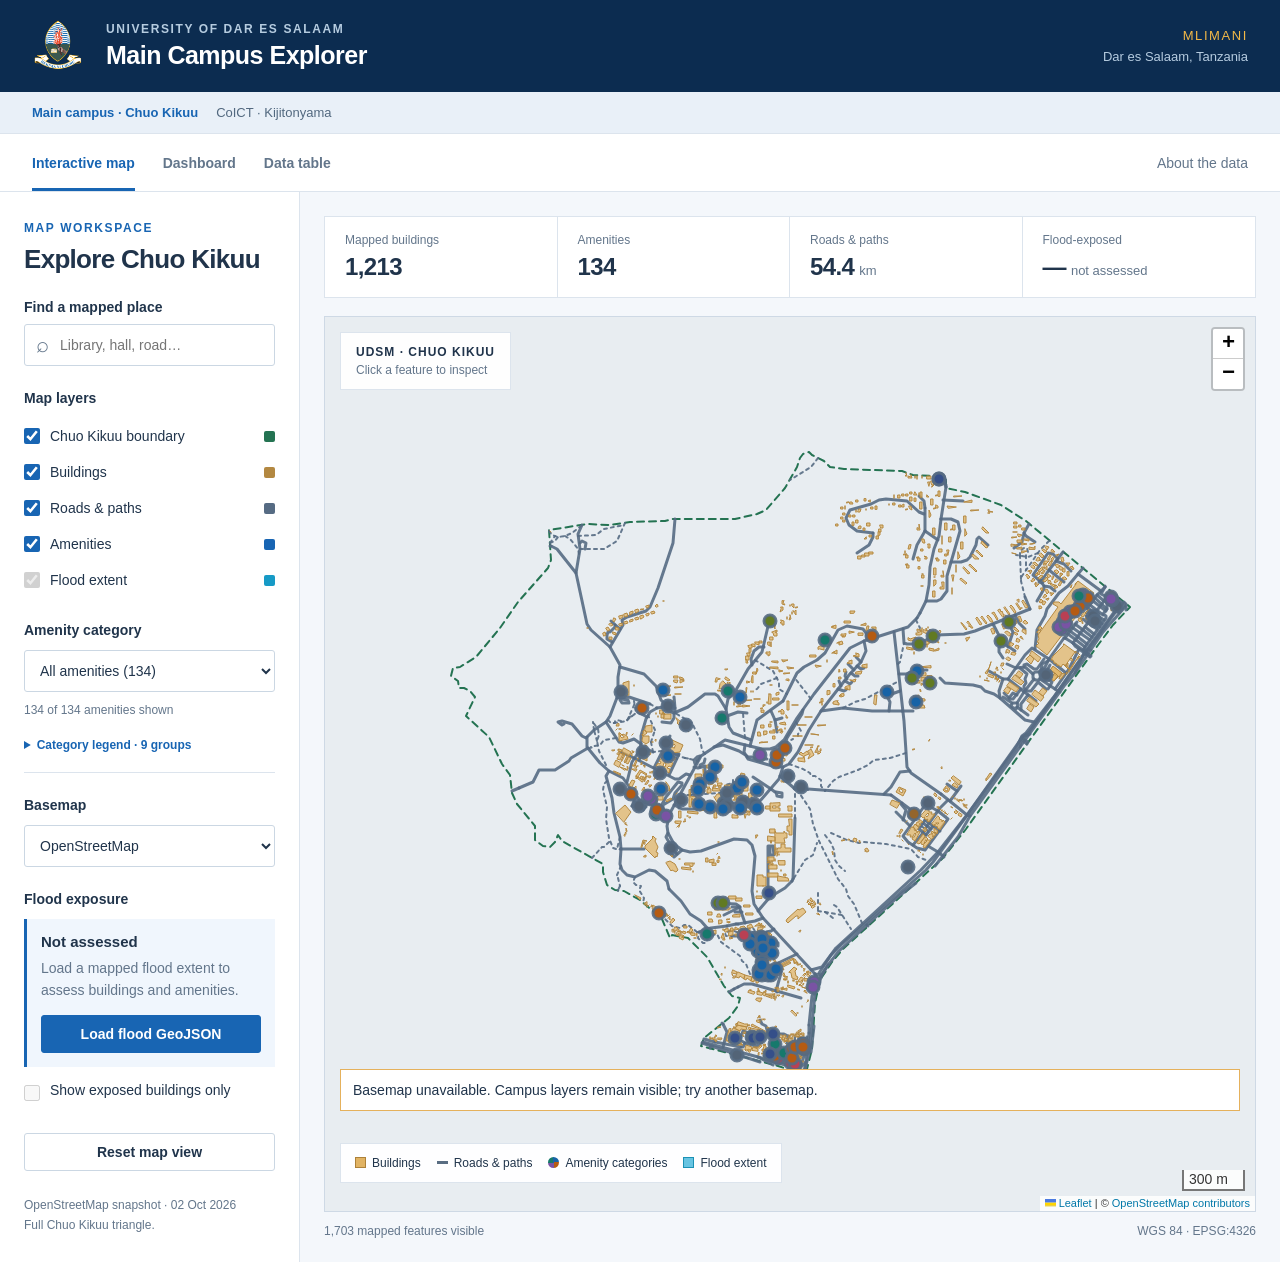
==== commit a038a9d6: "Categorize campus amenities with map colours, filters, dashboard counts and CSV groups" ====
--- a/docs/index.html
+++ b/docs/index.html
@@ -1,11 +1,11 @@
 <!doctype html>
-<html lang="en"><head><meta charset="UTF-8"><meta name="viewport" content="width=device-width,initial-scale=1"><title>UDSM Main Campus Explorer</title><meta name="description" content="Explore Mlimani campus buildings, roads and amenities, and assess exposure using a flood-extent GeoJSON layer."><link rel="icon" type="image/png" href="assets/udsm-logo.png"><link rel="stylesheet" href="vendor/leaflet.css"><link rel="stylesheet" href="styles.css"></head>
+<html lang="en"><head><meta charset="UTF-8"><meta name="viewport" content="width=device-width,initial-scale=1"><title>UDSM Main Campus Explorer</title><meta name="description" content="Explore Mlimani campus buildings, roads and amenities, and assess exposure using a flood-extent GeoJSON layer."><link rel="icon" type="image/png" href="assets/udsm-logo.png"><link rel="stylesheet" href="vendor/leaflet.css"><link rel="stylesheet" href="styles.css"><link rel="stylesheet" href="assets/branding.css"><link rel="stylesheet" href="amenity-categories.css"></head>
 <body><header class="masthead"><img class="brandmark" src="assets/udsm-logo.png" alt="University of Dar es Salaam crest" width="58" height="64"><div><div class="eyebrow">UNIVERSITY OF DAR ES SALAAM</div><h1>Main Campus Explorer</h1></div><div class="location">MLIMANI <span>Dar es Salaam, Tanzania</span></div></header>
 <nav class="campus-nav" aria-label="Choose campus"><a class="active" aria-current="page" href="./">Main campus · Chuo Kikuu</a><a href="coict/">CoICT · Kijitonyama</a></nav>
 <nav class="tabs" aria-label="Explorer views"><button class="active" data-view="map" aria-current="page">Interactive map</button><button data-view="dashboard">Dashboard</button><button data-view="table">Data table</button><button class="about-link" id="aboutBtn">About the data</button></nav>
 <div id="loadState" role="status" class="loading">Loading campus map and infrastructure…</div>
-<main id="app" hidden><section class="view active" id="view-map"><aside class="sidebar"><div class="sidebar-title"><span class="eyebrow">MAP WORKSPACE</span><h2>Explore Chuo Kikuu</h2></div><label for="search" class="field-label">Find a mapped place</label><div class="searchbox"><span aria-hidden="true">⌕</span><input id="search" placeholder="Library, hall, road…" type="search"></div><div class="section-label">Map layers</div><div id="layerControls"></div><div class="section-label">Basemap</div><select id="basemap" aria-label="Basemap"><option value="street">OpenStreetMap</option><option value="light">Light map · CARTO</option><option value="satellite">Satellite · Esri</option></select><div class="section-label">Flood exposure</div><div class="flood-info"><strong id="floodLabel">Not assessed</strong><p id="floodDescription">Load a mapped flood extent to assess buildings and amenities.</p><label class="button primary file-button" for="floodFile">Load flood GeoJSON<input id="floodFile" type="file" accept=".geojson,.json,application/geo+json,application/json"></label><button id="clearFlood" class="textbutton" hidden>Remove flood layer</button></div><label class="checkrow exposure-only"><input type="checkbox" id="exposedOnly" disabled><span>Show exposed buildings only</span></label><p id="analysisStatus" role="status" class="notice"></p><button id="reset" class="button full">Reset map view</button><div class="source-note">OpenStreetMap snapshot · 02 Oct 2026<br>Full Chuo Kikuu triangle.</div></aside><div class="map-workspace"><div class="map-summary" id="mapSummary"></div><div class="map-frame"><div id="map" role="region" aria-label="Interactive map of UDSM Main Campus"></div><div class="map-caption">UDSM · CHUO KIKUU <span>Click a feature to inspect</span></div><div class="legend" aria-label="Map legend"><span><i class="legend-building"></i>Buildings</span><span><i class="legend-road"></i>Roads & paths</span><span><i class="legend-amenity"></i>Amenities</span><span><i class="legend-flood"></i>Flood extent</span></div><div id="tileWarning" class="tile-warning" hidden>Basemap unavailable. Campus layers remain visible; try another basemap.</div></div><div class="map-foot"><span id="visibleCount"></span><span>WGS 84 · EPSG:4326</span></div></div></section>
-<section class="view page" id="view-dashboard"><div class="page-heading"><div class="eyebrow">CAMPUS OVERVIEW</div><h2>Infrastructure & exposure</h2><p>Mapped features across the full Chuo Kikuu triangle.</p></div><div id="metrics" class="metrics"></div><div class="dashboard-grid"><article class="panel"><div class="panel-header"><h3>Buildings by recorded type</h3><span>Footprints</span></div><div id="buildingChart"></div></article><article class="panel"><div class="panel-header"><h3>Amenities by category</h3><span>Mapped features</span></div><div id="amenityChart"></div></article><article class="panel"><div class="panel-header"><h3>Road & path network</h3><span>Length in km</span></div><div id="roadChart"></div></article><article class="panel exposure-panel"><div class="panel-header"><h3>Flood exposure</h3><span id="floodTag">No layer loaded</span></div><div id="floodPanel"></div></article></div><div class="dashboard-note">A missing map feature does not mean a facility does not exist. Exposure is geometric overlap with the supplied flood polygon; it does not describe flood depth, damage or building safety.</div></section>
-<section class="view page" id="view-table"><div class="page-heading"><div class="eyebrow">CAMPUS RECORDS</div><h2>Infrastructure data</h2><p>Inspect mapped records and export the current selection.</p></div><div class="table-tools"><label>Feature layer<select id="tableLayer"><option value="amenities">Amenities</option><option value="buildings">Buildings</option><option value="roads">Roads & paths</option></select></label><label class="table-search">Search records<input id="tableSearch" type="search" placeholder="Search name, type or OSM ID"></label><button id="export" class="button primary">Download CSV</button></div><div class="table-wrap"><table><thead><tr><th scope="col"><button data-sort="name">Name ↕</button></th><th scope="col"><button data-sort="category">Type ↕</button></th><th scope="col">OSM ID</th><th scope="col">Flood exposure</th><th scope="col">Map</th></tr></thead><tbody id="records"></tbody></table></div><div class="pagination"><span id="tableCount"></span><div><button id="prev" class="button">Previous</button><span id="pageNumber"></span><button id="next" class="button">Next</button></div></div></section></main>
-<dialog id="about"><div class="dialog-heading"><h2>About the data</h2><button id="closeAbout" aria-label="Close data information">×</button></div><p>An independent campus explorer inspired by the Tabata Flood & Infrastructure Explorer. This is not an official UDSM service.</p><h3>Campus infrastructure</h3><p>OpenStreetMap snapshot retrieved on 2 October 2026. Features are selected within the full Chuo Kikuu triangle in OpenStreetMap (relation 5608085). Chuo Kikuu is mapped as an administrative subward; this study extent is not a surveyed university ownership boundary. Roads are clipped to this boundary; buildings are selected by a point inside each footprint.</p><p>Counts represent mapped OSM objects. Missing features, unnamed buildings and duplicated facility records are possible. “Unspecified” means the source records a building without a specific type.</p><h3>Flood analysis</h3><p>No flood hazard dataset is bundled. Load a WGS 84 (EPSG:4326) GeoJSON Polygon or MultiPolygon, Feature or FeatureCollection exported from QGIS. Maximum file size: 5 MB. Mixed geometry collections are not accepted.</p><p>A building is exposed if any part of its footprint intersects a supplied flood polygon. An amenity is exposed if its mapped point is within or on a flood polygon. Analysis runs locally in your browser; files are not uploaded. Results are not a flood forecast or a safety assessment.</p><div class="source-links"><a href="https://www.openstreetmap.org/relation/5608085" target="_blank" rel="noopener">OSM Chuo Kikuu boundary</a><a href="https://udsm.ac.tz/undergraduate/student-life-campus-life" target="_blank" rel="noopener">UDSM campus information</a><a href="https://www.openstreetmap.org/copyright" target="_blank" rel="noopener">© OpenStreetMap contributors · ODbL</a></div></dialog>
-<script src="vendor/leaflet.js"></script><script src="vendor/turf.min.js"></script><script src="analysis.js"></script><script src="config.js"></script><script src="app.js"></script></body></html>
+<main id="app" hidden><section class="view active" id="view-map"><aside class="sidebar"><div class="sidebar-title"><span class="eyebrow">MAP WORKSPACE</span><h2>Explore Chuo Kikuu</h2></div><label for="search" class="field-label">Find a mapped place</label><div class="searchbox"><span aria-hidden="true">⌕</span><input id="search" placeholder="Library, hall, road…" type="search"></div><div class="section-label">Map layers</div><div id="layerControls"></div><label class="section-label category-field-label" for="amenityGroup">Amenity category</label><select id="amenityGroup"></select><p id="amenityFilterStatus" class="category-status" role="status"></p><details class="amenity-categories"><summary id="amenityLegendTitle">Category legend</summary><div id="amenityLegend"></div><p>Colours identify categories. A red outline marks flood-exposed amenities.</p></details><div class="section-label">Basemap</div><select id="basemap" aria-label="Basemap"><option value="street">OpenStreetMap</option><option value="light">Light map · CARTO</option><option value="satellite">Satellite · Esri</option></select><div class="section-label">Flood exposure</div><div class="flood-info"><strong id="floodLabel">Not assessed</strong><p id="floodDescription">Load a mapped flood extent to assess buildings and amenities.</p><label class="button primary file-button" for="floodFile">Load flood GeoJSON<input id="floodFile" type="file" accept=".geojson,.json,application/geo+json,application/json"></label><button id="clearFlood" class="textbutton" hidden>Remove flood layer</button></div><label class="checkrow exposure-only"><input type="checkbox" id="exposedOnly" disabled><span>Show exposed buildings only</span></label><p id="analysisStatus" role="status" class="notice"></p><button id="reset" class="button full">Reset map view</button><div class="source-note">OpenStreetMap snapshot · 02 Oct 2026<br>Full Chuo Kikuu triangle.</div></aside><div class="map-workspace"><div class="map-summary" id="mapSummary"></div><div class="map-frame"><div id="map" role="region" aria-label="Interactive map of UDSM Main Campus"></div><div class="map-caption">UDSM · CHUO KIKUU <span>Click a feature to inspect</span></div><div class="legend" aria-label="Map legend"><span><i class="legend-building"></i>Buildings</span><span><i class="legend-road"></i>Roads & paths</span><span><i class="legend-amenity category-colour-key"></i>Amenity categories</span><span><i class="legend-flood"></i>Flood extent</span></div><div id="tileWarning" class="tile-warning" hidden>Basemap unavailable. Campus layers remain visible; try another basemap.</div></div><div class="map-foot"><span id="visibleCount"></span><span>WGS 84 · EPSG:4326</span></div></div></section>
+<section class="view page" id="view-dashboard"><div class="page-heading"><div class="eyebrow">CAMPUS OVERVIEW</div><h2>Infrastructure & exposure</h2><p>Mapped features across the full Chuo Kikuu triangle.</p></div><div id="metrics" class="metrics"></div><div class="dashboard-grid"><article class="panel"><div class="panel-header"><h3>Buildings by recorded type</h3><span>Footprints</span></div><div id="buildingChart"></div></article><article class="panel"><div class="panel-header"><h3>Amenities by category</h3><span>Click a category to view its map</span></div><div id="amenityChart"></div></article><article class="panel"><div class="panel-header"><h3>Road & path network</h3><span>Length in km</span></div><div id="roadChart"></div></article><article class="panel exposure-panel"><div class="panel-header"><h3>Flood exposure</h3><span id="floodTag">No layer loaded</span></div><div id="floodPanel"></div></article></div><div class="dashboard-note">A missing map feature does not mean a facility does not exist. Exposure is geometric overlap with the supplied flood polygon; it does not describe flood depth, damage or building safety.</div></section>
+<section class="view page" id="view-table"><div class="page-heading"><div class="eyebrow">CAMPUS RECORDS</div><h2>Infrastructure data</h2><p>Inspect mapped records and export the current selection.</p></div><div class="table-tools"><label>Feature layer<select id="tableLayer"><option value="amenities">Amenities</option><option value="buildings">Buildings</option><option value="roads">Roads & paths</option></select></label><label id="tableAmenityGroupControl">Amenity category<select id="tableAmenityGroup"></select></label><label class="table-search">Search records<input id="tableSearch" type="search" placeholder="Search name, type or OSM ID"></label><button id="export" class="button primary">Download CSV</button></div><div class="table-wrap"><table><thead><tr><th scope="col"><button data-sort="name">Name ↕</button></th><th scope="col"><button data-sort="amenityGroup">Category ↕</button></th><th scope="col"><button data-sort="category">OSM type ↕</button></th><th scope="col">OSM ID</th><th scope="col">Flood exposure</th><th scope="col">Map</th></tr></thead><tbody id="records"></tbody></table></div><div class="pagination"><span id="tableCount"></span><div><button id="prev" class="button">Previous</button><span id="pageNumber"></span><button id="next" class="button">Next</button></div></div></section></main>
+<dialog id="about"><div class="dialog-heading"><h2>About the data</h2><button id="closeAbout" aria-label="Close data information">×</button></div><p>An independent campus explorer inspired by the Tabata Flood & Infrastructure Explorer. This is not an official UDSM service.</p><h3>Campus infrastructure</h3><p>OpenStreetMap snapshot retrieved on 2 October 2026. Features are selected within the full Chuo Kikuu triangle in OpenStreetMap (relation 5608085). Chuo Kikuu is mapped as an administrative subward; this study extent is not a surveyed university ownership boundary. Roads are clipped to this boundary; buildings are selected by a point inside each footprint.</p><p>Counts represent mapped OSM objects. Missing features, unnamed buildings and duplicated facility records are possible. “Unspecified” means the source records a building without a specific type.</p><h3>Amenity categories</h3><p>Amenities are grouped by their recorded OpenStreetMap amenity type. Category colours and filters apply to the map and amenity table. Original OSM types remain visible in popups, records and CSV exports. Dashboard counts and flood exposure describe the complete campus dataset.</p><h3>Flood analysis</h3><p>No flood hazard dataset is bundled. Load a WGS 84 (EPSG:4326) GeoJSON Polygon or MultiPolygon, Feature or FeatureCollection exported from QGIS. Maximum file size: 5 MB. Mixed geometry collections are not accepted.</p><p>A building is exposed if any part of its footprint intersects a supplied flood polygon. An amenity is exposed if its mapped point is within or on a flood polygon. Analysis runs locally in your browser; files are not uploaded. Results are not a flood forecast or a safety assessment.</p><div class="source-links"><a href="https://www.openstreetmap.org/relation/5608085" target="_blank" rel="noopener">OSM Chuo Kikuu boundary</a><a href="https://udsm.ac.tz/undergraduate/student-life-campus-life" target="_blank" rel="noopener">UDSM campus information</a><a href="https://www.openstreetmap.org/copyright" target="_blank" rel="noopener">© OpenStreetMap contributors · ODbL</a></div></dialog>
+<script src="vendor/leaflet.js"></script><script src="vendor/turf.min.js"></script><script src="analysis.js"></script><script src="config.js"></script><script src="amenity-categories.js"></script><script src="app.js?v=amenities-1"></script></body></html>
--- a/docs/assets/branding.css
+++ b/docs/assets/branding.css
@@ -0,0 +1,2 @@
+.brandmark{width:58px;height:64px;object-fit:contain;flex-shrink:0;border:0;display:block}
+@media(max-width:720px){.brandmark{width:48px;height:54px}}
--- a/docs/amenity-categories.css
+++ b/docs/amenity-categories.css
@@ -0,0 +1,18 @@
+.category-field-label{display:block}
+.category-status{font-size:12px;color:var(--muted);margin:9px 0;line-height:1.5}
+.amenity-categories{font-size:12px;border-bottom:1px solid var(--line);padding:3px 0 13px}
+.amenity-categories summary{cursor:pointer;color:var(--blue);font-weight:600;padding:7px 0}
+.amenity-categories p{color:var(--muted);line-height:1.5;margin:12px 0 0}
+.category-legend-row{display:grid;grid-template-columns:10px 1fr 24px;align-items:center;gap:9px;margin:10px 0}
+.category-legend-row i,.category-tag i{width:10px;height:10px;border-radius:50%;display:inline-block;flex-shrink:0}
+.category-legend-row strong{text-align:right;font-variant-numeric:tabular-nums}
+.category-tag{display:inline-flex;gap:7px;align-items:center;font-size:12px;line-height:1.5}
+.category-bar{border:0;background:transparent;padding:7px 0;width:100%;text-align:left;color:var(--ink);font:inherit;grid-template-columns:minmax(155px,1.2fr) minmax(50px,1fr) 35px;cursor:pointer}
+.category-bar .bar-name{white-space:normal;line-height:1.4;font-size:13px}
+.category-bar:hover{background:#f0f5fb}
+.category-bar:focus-visible,summary:focus-visible{outline:2px solid var(--blue);outline-offset:3px}
+.table-tools{flex-wrap:wrap}
+.table-tools [hidden]{display:none}
+@media(max-width:720px){#amenityGroup,.category-status,.amenity-categories{grid-column:1/-1}.category-status{margin:0}.category-bar{grid-template-columns:minmax(125px,1.2fr) minmax(30px,1fr) 25px;gap:8px}.category-bar .bar-name{font-size:12px}}
+
+.category-colour-key{background:conic-gradient(#1763a6 0 25%,#b55b12 25% 50%,#7953a4 50% 75%,#16796c 75% 100%)}
